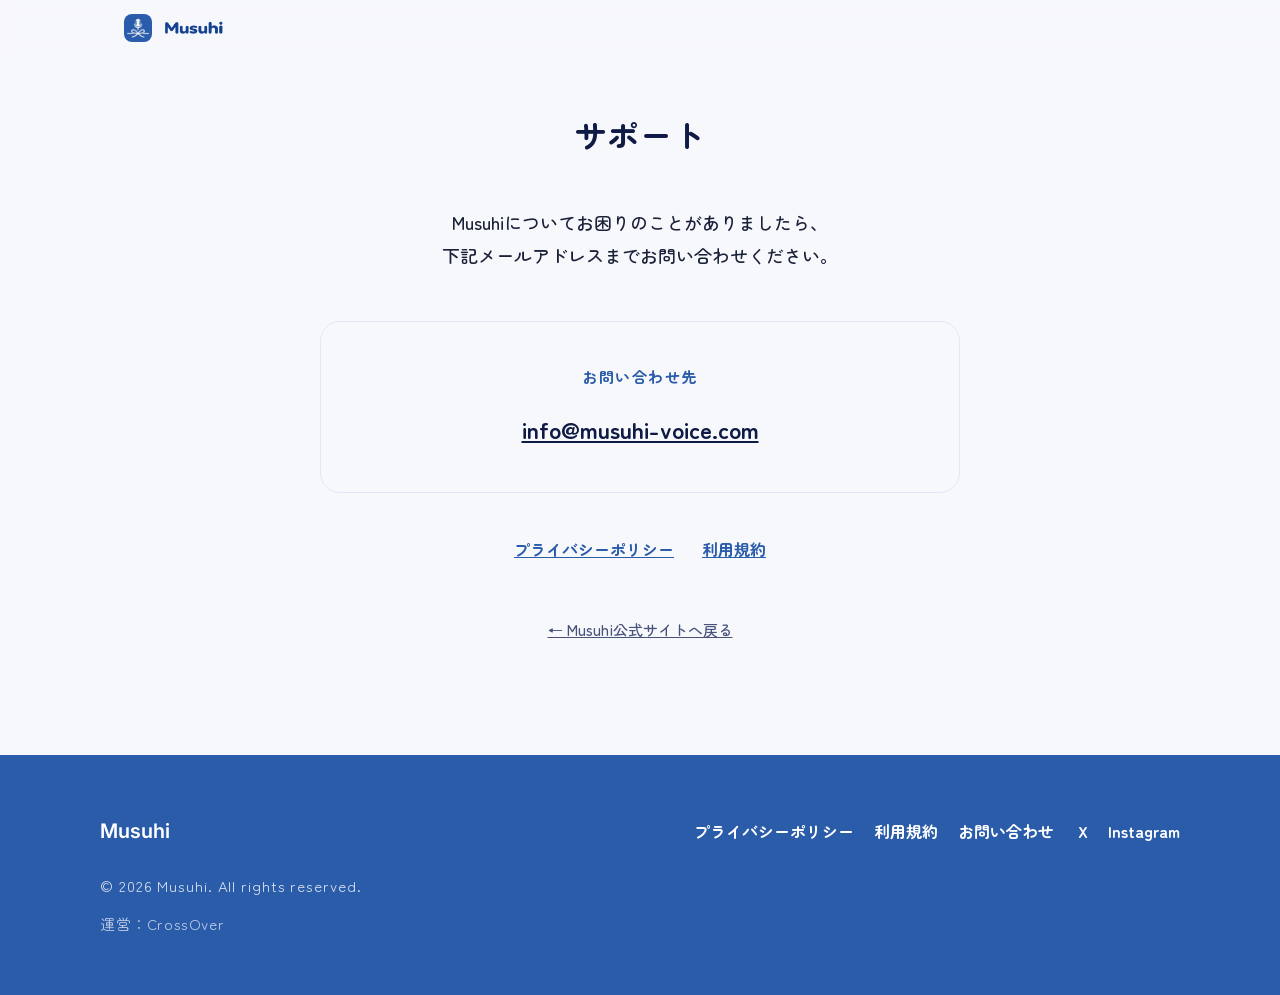
==== support.html @ dc5b3f46 "feat: build official Musuhi website" ====
<!DOCTYPE html>
<html lang="ja">
<head>
  <meta charset="UTF-8">
  <meta name="viewport" content="width=device-width, initial-scale=1.0">
  <title>サポート | Musuhi</title>
  <meta name="description" content="Musuhiのサポート窓口です。お困りのことがありましたら、メールにてお問い合わせください。">
  <link rel="canonical" href="https://musuhi-voice.github.io/Musuhi-web-site/support.html">
  <link rel="icon" type="image/svg+xml" href="assets/img/favicon.svg">

  <link rel="preconnect" href="https://fonts.googleapis.com">
  <link rel="preconnect" href="https://fonts.gstatic.com" crossorigin>
  <link href="https://fonts.googleapis.com/css2?family=Inter:wght@400;500;600&family=Zen+Kaku+Gothic+New:wght@400;500;700&family=Zen+Maru+Gothic:wght@500;700&display=swap" rel="stylesheet">
  <link rel="stylesheet" href="assets/css/style.css">
</head>
<body>

<header class="site-header" id="site-header">
  <div class="site-header__inner">
    <a class="site-header__logo" href="index.html">
      <img class="site-header__icon" src="assets/img/app-icon.webp" alt="" width="128" height="128">
      <img class="site-header__wordmark" src="assets/img/wordmark.webp" alt="Musuhi" width="480" height="160">
    </a>
  </div>
</header>

<main>
  <section class="section support-page">
    <div class="section__inner support-page__inner">
      <h1 class="section__title">サポート</h1>
      <p class="support-page__lead">Musuhiについてお困りのことが<br class="br-sp">ありましたら、<br>下記メールアドレスまで<br class="br-sp">お問い合わせください。</p>

      <div class="support-page__contact">
        <p class="support-page__contact-label">お問い合わせ先</p>
        <a class="support-page__contact-email" href="mailto:info@musuhi-voice.com">info@musuhi-voice.com</a>
      </div>

      <div class="support-page__legal">
        <a href="https://continuous-cattle-c49.notion.site/Musuhi-3d0a24bc388980d7ab1cd5ecba7b39ce">プライバシーポリシー</a>
        <a href="https://continuous-cattle-c49.notion.site/Musuhi-398a24bc3889808eb4f2f0b8d73727ff">利用規約</a>
      </div>

      <a class="support-page__back" href="index.html">← Musuhi公式サイトへ戻る</a>
    </div>
  </section>
</main>

<footer class="site-footer">
  <div class="site-footer__inner">
    <p class="site-footer__logo">Musuhi</p>
    <nav class="site-footer__nav" aria-label="フッターメニュー">
      <a href="https://continuous-cattle-c49.notion.site/Musuhi-3d0a24bc388980d7ab1cd5ecba7b39ce">プライバシーポリシー</a>
      <a href="https://continuous-cattle-c49.notion.site/Musuhi-398a24bc3889808eb4f2f0b8d73727ff">利用規約</a>
      <a href="mailto:info@musuhi-voice.com">お問い合わせ</a>
    </nav>
    <!-- note: コンテンツ未整備のため非表示（準備でき次第、追加する） -->
    <nav class="site-footer__social" aria-label="SNS">
      <a href="https://x.com/Musuhi_voicemsg">X</a>
      <a href="https://www.instagram.com/musuhi.voice/">Instagram</a>
    </nav>
    <p class="site-footer__copy" lang="en">© 2026 Musuhi. All rights reserved.</p>
    <p class="site-footer__org">運営：CrossOver</p>
  </div>
</footer>

</body>
</html>
---- assets/css/style.css ----
/* ==========================================================================
   Musuhi ランディングページ
   カラーとタイポグラフィのトークンは :root にまとめる。
   命名は BEM（block__element--modifier）。
   ========================================================================== */

:root {
  /* 色 — アプリの水引ブランドに由来 */
  --ruri: #2A5CAA;        /* 瑠璃 — 水引の青。主役（Nativeアプリと統一したブランドカラー） */
  --ruri-deep: #20457F;   /* 紺瑠璃 — hover・強調（--ruriを暗くした色に追従） */
  --yoru: #0f1b45;        /* 夜 — ストーリーセクションの背景 */
  --ink: #1a2138;         /* 墨 — 本文 */
  --mist: #5d6785;        /* 霞 — 補足テキスト */
  --mist-deep: #48527a;   /* 霞よりわずかに濃い — Heroタグライン用 */
  --kasumi: #e2e7f5;      /* 薄霞 — 罫線・淡い面 */
  --hakuji: #f7f8fc;      /* 白磁 — ページ背景 */
  --shiro: #ffffff;
  --kin: #c4a45f;         /* 金 — 水引の金。ごく少量の差し色 */

  /* 書体 */
  --font-heading: "Zen Kaku Gothic New", "Meiryo", "Hiragino Kaku Gothic ProN", sans-serif;
  --font-gothic: "Zen Kaku Gothic New", "Meiryo", "Hiragino Kaku Gothic ProN", sans-serif;
  --font-latin: "Inter", sans-serif;
  --font-hero: "Zen Maru Gothic", "Zen Kaku Gothic New", "Hiragino Kaku Gothic ProN", sans-serif; /* Heroのみで使用 */

  --max-width: 1080px;

  /* Typography階層（PCを基準。各セクションはこの階層に沿ってサイズ・ウェイト・色を揃える） */
  --fs-hero: clamp(30px, 3.2vw, 42px);       /* Heroメインタイトル */
  --fs-title: clamp(28px, 2.5vw, 36px);      /* 通常セクションタイトル */
  --fs-subtitle: clamp(20px, 1.8vw, 24px);   /* 小見出し / セクション内タイトル */
  --fs-app-copy: 20px;                        /* アプリ画面上の2行コピー */
  --fs-body: 18px;                            /* 通常本文 */
  --fs-card-body: 17px;                       /* カード本文 */
  --fs-eyebrow: 15px;                         /* eyebrow */
  --fs-secondary: 15px;                       /* 補助文・タグライン・Footer secondary */

  --fw-heading: 700;
  --fw-body: 500;

  --lh-hero: 1.45;
  --lh-title: 1.5;
  --lh-card-title: 1.5;
  --lh-body: 1.85;
  --lh-secondary: 1.7;

  /* Hero専用Typography（ファーストビューのため通常セクションの本文階層とは別体系） */
  --fs-hero-lead: 22px;      /* Hero本文（PC） */
  --fs-hero-tagline: 19px;   /* Heroタグライン x2（PC・同一サイズ） */
  --lh-hero-lead: 1.8;
}

* { margin: 0; padding: 0; box-sizing: border-box; }

html { scroll-behavior: smooth; }

html { overflow-x: clip; }

body {
  font-family: var(--font-gothic);
  font-size: 16px;
  line-height: 2;
  color: var(--ink);
  background: var(--hakuji);
  -webkit-font-smoothing: antialiased;
  overflow-x: hidden;
}

img, svg { max-width: 100%; height: auto; }

a { color: var(--ruri); }

:focus-visible {
  outline: 2px solid var(--ruri);
  outline-offset: 3px;
  border-radius: 2px;
}

.br-sp { display: none; }
.br-tab { display: none; } /* Hero本文専用: Tablet/Mobile幅（≤900px）でのみ有効化し、孤立行を防ぐ */

/* --------------------------------------------------------------------------
   ボタン
   -------------------------------------------------------------------------- */
.btn {
  display: inline-flex;
  flex-direction: column;
  align-items: center;
  justify-content: center;
  flex-shrink: 0;
  gap: 2px;
  padding: 16px 36px;
  border-radius: 999px;
  font-family: var(--font-hero);
  font-weight: 700;
  font-size: 16px;
  line-height: 1.5;
  white-space: nowrap;
  text-decoration: none;
  transition: transform 0.2s ease, box-shadow 0.2s ease, background-color 0.2s ease, color 0.2s ease;
}

.btn__note {
  font-size: 11px;
  font-weight: 500;
  letter-spacing: 0.08em;
  opacity: 0.8;
}

.btn--primary {
  background: var(--ruri);
  color: var(--shiro);
  box-shadow: 0 8px 24px rgba(42, 92, 170, 0.28);
}

.btn--primary:hover {
  background: var(--ruri-deep);
  transform: translateY(-2px);
  box-shadow: 0 12px 28px rgba(42, 92, 170, 0.34);
}

.btn--outline {
  border: 2px solid var(--ruri);
  color: var(--ruri);
  background: var(--shiro);
  padding: 12px 28px;
}

.btn--outline:hover { background: var(--ruri); color: var(--shiro); }

.btn--small { padding: 10px 22px; font-size: 14px; box-shadow: none; }

.btn--large { padding: 20px 52px; font-size: 18px; }

.btn--disabled {
  pointer-events: none;
  cursor: default;
  opacity: 0.85; /* 公開前CTA: CTAとして認識できる見た目のまま、通常CTAよりほんの少し控えめに */
  box-shadow: none;
}

/* --------------------------------------------------------------------------
   ヘッダー
   -------------------------------------------------------------------------- */
.site-header {
  position: fixed;
  inset: 0 0 auto 0;
  z-index: 100;
  background: rgba(247, 248, 252, 0.88);
  backdrop-filter: blur(10px);
  -webkit-backdrop-filter: blur(10px);
  transition: box-shadow 0.3s ease;
}

.site-header.is-scrolled { box-shadow: 0 1px 0 var(--kasumi), 0 6px 20px rgba(18, 42, 110, 0.06); }

.site-header__inner {
  max-width: var(--max-width);
  margin: 0 auto;
  padding: 14px 24px;
  display: flex;
  align-items: center;
  gap: 32px;
}

.site-header__logo {
  display: flex;
  align-items: center;
  gap: 9px;
  text-decoration: none;
}

.site-header__icon {
  display: block;
  width: 28px;
  height: 28px;
  border-radius: 8px;
  flex-shrink: 0;
}

.site-header__wordmark {
  display: block;
  height: 22px;
  width: auto;
}

.site-header__nav {
  display: flex;
  gap: 24px;
  margin-left: auto;
}

.site-header__nav a {
  font-family: var(--font-hero);
  font-size: 15px;
  font-weight: 600;
  color: var(--ink);
  text-decoration: none;
  white-space: nowrap;
}

.site-header__nav a:hover { color: var(--ruri); }

.site-header .btn--small { font-size: 15px; }

/* --------------------------------------------------------------------------
   ヒーロー — 横書きのメインコピーと、波形が結びになるコード
   -------------------------------------------------------------------------- */
.hero {
  padding: 150px 24px 0;
  background:
    radial-gradient(ellipse 900px 500px at 85% -10%, rgba(42, 92, 170, 0.07), transparent),
    var(--hakuji);
}

.hero__inner {
  max-width: 960px;
  margin: 0 auto;
  text-align: center;
}

.hero__title {
  font-family: var(--font-hero);
  font-weight: var(--fw-heading);
  font-size: var(--fs-hero);
  line-height: var(--lh-hero);
  letter-spacing: 0.02em;
  color: var(--yoru);
  max-width: 820px;
  margin: 0 auto 32px;
}

.hero__title-accent { color: var(--ruri); white-space: nowrap; }

.hero__lead {
  font-family: var(--font-hero);
  font-weight: var(--fw-body);
  font-size: var(--fs-hero-lead);
  line-height: var(--lh-hero-lead);
  color: var(--ink);
  max-width: 960px;
  margin: 0 auto 32px;
}

.hero__jingle {
  font-family: var(--font-hero);
  font-size: var(--fs-hero-tagline);
  font-weight: 600;
  letter-spacing: 0.02em;
  color: var(--ruri);
  margin: 0 0 12px;
}

.hero__tagline {
  font-family: var(--font-hero);
  font-size: var(--fs-hero-tagline);
  font-weight: 600;
  letter-spacing: 0.16em;
  color: var(--ruri);
  text-transform: uppercase;
}

.hero__cord { padding: 52px 0 24px; text-align: center; }

.hero__cord svg { display: block; width: 100%; height: auto; }

.cord__strand {
  stroke: var(--ruri);
  stroke-width: 2.4;
  stroke-linecap: round;
}

.cord__strand--mid { stroke: var(--kin); }

/* --------------------------------------------------------------------------
   セクション共通
   -------------------------------------------------------------------------- */
.section { padding: 110px 24px; }

.section__inner { max-width: var(--max-width); margin: 0 auto; }

.section__eyebrow {
  font-family: var(--font-hero);
  font-size: var(--fs-eyebrow);
  font-weight: var(--fw-heading);
  letter-spacing: 0.22em;
  color: var(--ruri);
  margin-bottom: 18px;
}

.section__eyebrow::before {
  content: "";
  display: inline-block;
  width: 34px;
  height: 5px;
  margin-right: 14px;
  vertical-align: middle;
  background: repeating-linear-gradient(
    to bottom,
    currentColor 0, currentColor 1px,
    transparent 1px, transparent 2px
  ); /* 水引5本を思わせる細い横線 */
}

.section__title {
  font-family: var(--font-hero);
  font-weight: var(--fw-heading);
  font-size: var(--fs-title);
  line-height: var(--lh-title);
  letter-spacing: 0.02em;
  color: var(--yoru);
  text-align: center;
  margin-bottom: 48px;
}

/* --------------------------------------------------------------------------
   Why Musuhi
   Hero でFIXしたフォント方針（Zen Maru Gothic・#2A5CAA）に合わせる。
   他セクションが使う .section__title 等の共有クラスは上書きせず、
   .why 配下にのみスコープして影響範囲を限定する。
   -------------------------------------------------------------------------- */
.why { padding-top: 40px; } /* 水引との間隔をさらに詰める */

.why .section__title { margin-bottom: 20px; }

.why__statement {
  font-family: var(--font-hero);
  font-weight: var(--fw-heading);
  font-size: var(--fs-subtitle);
  line-height: var(--lh-title);
  color: var(--yoru);
  text-align: center;
  margin: 0 auto 48px;
}

.problem__grid {
  display: grid;
  grid-template-columns: 1fr 1fr;
  gap: 28px;
  margin-bottom: 48px;
}

.problem__col {
  background: var(--shiro);
  border: 1px solid var(--kasumi);
  border-top: 3px solid var(--ruri);
  border-radius: 16px;
  padding: 36px;
}

.problem__col--missing {
  background: rgba(42, 92, 170, 0.03);
  border: 1px dashed rgba(42, 92, 170, 0.4);
}

.problem__label {
  display: flex;
  align-items: center;
  gap: 8px;
  font-family: var(--font-hero);
  font-size: 13px;
  font-weight: 700;
  letter-spacing: 0.14em;
  color: var(--mist-deep);
  margin-bottom: 14px;
}

.problem__label::before {
  content: "";
  flex-shrink: 0;
  width: 8px;
  height: 8px;
  border-radius: 50%;
  background: var(--ruri); /* 残るもの: 塗りつぶしの点＝確かにある */
}

.problem__col--missing .problem__label { color: var(--ruri); }

.problem__col--missing .problem__label::before {
  background: transparent;
  border: 1.5px solid var(--ruri); /* 残りにくいもの: 輪郭だけの点＝儚さ */
}

.problem__text {
  font-family: var(--font-hero);
  font-weight: var(--fw-body);
  font-size: var(--fs-card-body);
  line-height: 1.8;
  color: var(--ink);
}

.problem__text strong { color: var(--ruri); font-weight: 700; }

.why__voice {
  font-family: var(--font-hero);
  font-weight: var(--fw-body);
  font-size: var(--fs-body);
  line-height: var(--lh-body);
  color: var(--ink);
  text-align: center;
  max-width: 800px;
  margin: 56px auto 40px;
}

.problem__closing {
  font-family: var(--font-hero);
  font-weight: 700;
  font-size: clamp(16px, 1.6vw, 20px);
  line-height: 1.8;
  letter-spacing: 0.02em;
  color: var(--yoru);
  text-align: center;
  max-width: 960px;
  margin: 0 auto;
}

.why__accent { color: var(--ruri); white-space: nowrap; }

/* --------------------------------------------------------------------------
   Musuhiの原点 — 白磁の余白の中で、静かにカセットを聞き返す時間
   -------------------------------------------------------------------------- */
.story {
  background: var(--hakuji);
  color: var(--ink);
  padding: 130px 24px;
}

.story__title { margin-bottom: 56px; }

.story__body {
  display: grid;
  grid-template-columns: 400px 1fr;
  gap: 56px;
  align-items: start;
}

.story__cassette-frame { position: relative; }

.story__cassette-frame img {
  display: block;
  width: 100%;
  height: auto;
}

.story__cassette-label {
  position: absolute;
  left: 13%;
  right: 14%;
  top: 17.5%;
  text-align: center;
  font-family: var(--font-hero);
  font-weight: 500;
  letter-spacing: 0.1em;
  color: #3a2f22; /* ラベルに書かれたインクを思わせる暖色の濃色 */
  font-size: 16px;
}

.story__text {
  font-family: var(--font-hero);
}

.story__text p {
  font-weight: var(--fw-body);
  font-size: var(--fs-body);
  line-height: var(--lh-body);
  color: var(--ink);
  margin-bottom: 24px;
}

.story__quote {
  font-family: var(--font-hero);
  font-weight: 700;
  font-size: clamp(18px, 2.2vw, 24px);
  line-height: 1.9;
  letter-spacing: 0.02em;
  color: var(--yoru);
  border-left: 3px solid var(--kin);
  padding: 8px 0 8px 28px;
  margin: 36px 0;
}

.story__quote p { margin-bottom: 12px; }
.story__quote p:last-child { margin-bottom: 0; }

.story__origin {
  font-family: var(--font-hero);
  font-weight: 700;
  font-size: 20px;
  letter-spacing: 0.06em;
  color: var(--ruri);
}

.story__signature {
  text-align: right;
  font-family: var(--font-hero);
  font-weight: 500;
  font-size: 14px;
  letter-spacing: 0.2em;
  color: var(--mist-deep);
  margin-top: 40px;
}

/* --------------------------------------------------------------------------
   Musuhiでできること
   -------------------------------------------------------------------------- */
.features { background: var(--shiro); }

.features__intro {
  font-family: var(--font-hero);
  font-weight: var(--fw-body);
  font-size: var(--fs-body);
  line-height: var(--lh-body);
  max-width: 960px;
  margin: 0 auto 48px;
  text-align: center;
  color: var(--ink);
}

.features__grid {
  display: grid;
  grid-template-columns: repeat(3, 1fr);
  gap: 28px;
  margin-bottom: 64px;
  align-items: stretch;
}

.feature-card {
  display: flex;
  flex-direction: column;
  background: var(--hakuji);
  border-radius: 20px;
  padding: 40px 32px;
}

.feature-card__icon {
  width: 76px;
  height: 76px;
  border-radius: 50%;
  background: var(--ruri);
  display: grid;
  place-items: center;
  margin-bottom: 24px;
}

.feature-card__icon svg {
  width: 40px;
  height: 40px;
  stroke: var(--shiro);
  stroke-width: 2.8;
  stroke-linecap: round;
  stroke-linejoin: round;
}

.feature-card__icon .icon-spark { fill: var(--kin); stroke: none; }

.feature-card__num {
  font-family: var(--font-latin);
  font-size: 13px;
  font-weight: 600;
  letter-spacing: 0.12em;
  color: var(--kin);
  margin-bottom: 8px;
}

.feature-card__title {
  font-family: var(--font-hero);
  font-size: var(--fs-subtitle);
  font-weight: var(--fw-heading);
  line-height: var(--lh-card-title);
  letter-spacing: 0.06em;
  color: var(--yoru);
  margin-bottom: 8px;
}

.feature-card__name {
  font-family: var(--font-hero);
  font-size: 14px;
  font-weight: 700;
  letter-spacing: 0.02em;
  color: var(--ruri);
  margin-bottom: 14px;
}

.feature-card__text {
  font-family: var(--font-hero);
  font-weight: var(--fw-body);
  font-size: var(--fs-card-body);
  line-height: 1.8;
  color: var(--ink);
}

.features__closing-brand { color: var(--ruri); }

.features__closing {
  font-family: var(--font-hero);
  font-weight: 700;
  font-size: clamp(18px, 2.4vw, 24px);
  line-height: 2.2;
  letter-spacing: 0.04em;
  color: var(--yoru);
  text-align: center;
}

/* --------------------------------------------------------------------------
   Musuhiのアプリ体験 — 端末フレーム付きで実際の画面を見せる
   -------------------------------------------------------------------------- */
.app-experience { background: var(--hakuji); }

.app-experience__eyebrow {
  font-family: var(--font-hero);
  font-size: var(--fs-title);
  font-weight: var(--fw-heading);
  letter-spacing: 0.04em;
  color: var(--yoru);
  text-align: center;
  margin-bottom: 56px;
}

.app-experience__eyebrow::before { vertical-align: middle; }

.app-experience__grid {
  display: flex;
  flex-wrap: wrap;
  justify-content: center;
  align-items: flex-start;
  gap: 40px 28px;
}

.app-experience__item {
  display: flex;
  flex-direction: column;
  align-items: center;
  flex: 0 0 300px; /* メイン・補足とも同じ幅で統一し、サイズ感を揃える */
  max-width: 300px;
}

.app-experience__icon {
  flex-shrink: 0;
  display: grid;
  place-items: center;
  width: 52px;
  height: 52px;
  border-radius: 50%;
  background: var(--ruri);
  margin-bottom: 16px;
}

.app-experience__icon svg {
  width: 26px;
  height: 26px;
}

.app-experience__icon--mark {
  background: none;
  width: 56px;
  height: auto;
}

.app-experience__icon--leaf { padding: 13px; box-sizing: border-box; }

.app-experience__copy {
  font-family: var(--font-hero);
  font-weight: var(--fw-heading);
  font-size: var(--fs-app-copy);
  line-height: 1.5;
  color: var(--yoru);
  text-align: center;
  margin-bottom: 20px;
}

.app-experience__phone {
  width: 100%;
  background: var(--yoru);
  border-radius: 26px;
  padding: 8px;
  box-shadow: 0 12px 28px rgba(15, 27, 69, 0.12);
}

.app-experience__screen {
  aspect-ratio: 17 / 30; /* 7枚共通の外枠比率。中身はcontainで収め、無理なcropを避ける */
  border-radius: 18px;
  overflow: hidden;
  background: var(--shiro);
  display: flex;
  align-items: center;
  justify-content: center;
}

.app-experience__screen img {
  display: block;
  width: 100%;
  height: 100%;
  object-fit: contain;
}

.app-experience__more {
  max-width: 640px;
  margin: 96px auto 48px;
  text-align: center;
}

.app-experience__more-eyebrow {
  font-family: var(--font-hero);
  font-size: var(--fs-subtitle);
  font-weight: var(--fw-heading);
  letter-spacing: 0.04em;
  color: var(--ruri);
  margin-bottom: 14px;
}

.app-experience__more-lead {
  font-family: var(--font-hero);
  font-weight: var(--fw-body);
  font-size: var(--fs-body);
  line-height: var(--lh-body);
  color: var(--ink);
}

/* --------------------------------------------------------------------------
   最終CTA — 結びが完成する場所
   -------------------------------------------------------------------------- */
.cta-final {
  padding: 130px 24px 120px;
  text-align: center;
  background:
    radial-gradient(ellipse 800px 400px at 50% 120%, rgba(42, 92, 170, 0.08), transparent),
    var(--hakuji);
}

.cta-final__bow { margin-bottom: 32px; }

.cta-final__bow svg { width: 220px; height: auto; }

.bow__strand {
  stroke: var(--ruri);
  stroke-width: 3;
  stroke-linecap: round;
}

.bow__knot { fill: var(--kin); }

.cta-final__title {
  font-family: var(--font-hero);
  font-weight: var(--fw-heading);
  color: var(--yoru);
  font-size: var(--fs-title);
  line-height: var(--lh-title);
  letter-spacing: 0.02em;
  margin-bottom: 28px;
}

.cta-final__list {
  font-family: var(--font-hero);
  font-weight: var(--fw-body);
  font-size: var(--fs-secondary);
  letter-spacing: 0.1em;
  color: var(--mist-deep);
  margin-bottom: 28px;
}

.cta-final__lead {
  font-family: var(--font-hero);
  font-weight: var(--fw-body);
  font-size: var(--fs-body);
  line-height: var(--lh-body);
  color: var(--ink);
  max-width: 620px;
  margin: 0 auto 44px;
}

.cta-final__action { margin-bottom: 56px; }

.cta-final__brand {
  display: flex;
  flex-direction: column;
  align-items: center;
  gap: 16px;
  max-width: 480px;
  margin: 0 auto;
  padding-top: 40px;
  border-top: 1px solid var(--kasumi);
}

.cta-final__tagline {
  font-family: var(--font-hero);
  font-size: var(--fs-secondary);
  font-weight: var(--fw-body);
  letter-spacing: 0.16em;
  color: var(--mist-deep);
  text-transform: uppercase;
}

.cta-final__brandmark {
  display: flex;
  align-items: center;
  gap: 10px;
}

.cta-final__brandmark-icon {
  display: block;
  width: 32px;
  height: 32px;
  border-radius: 9px;
}

.cta-final__brandmark-word {
  display: block;
  height: 26px;
  width: auto;
}

.cta-final__brand-line {
  font-family: var(--font-hero);
  font-weight: var(--fw-body);
  font-size: var(--fs-secondary);
  color: var(--mist-deep);
  text-align: center;
}

/* --------------------------------------------------------------------------
   フッター
   -------------------------------------------------------------------------- */
.site-footer {
  background: var(--ruri);
  color: rgba(255, 255, 255, 0.82);
  font-family: var(--font-hero);
  padding: 56px 24px;
}

.site-footer__inner {
  max-width: var(--max-width);
  margin: 0 auto;
  display: flex;
  align-items: center;
  flex-wrap: wrap;
  gap: 20px 24px;
}

.site-footer__logo {
  font-family: var(--font-latin);
  font-weight: 600;
  font-size: 20px;
  color: var(--shiro);
}

.site-footer__nav,
.site-footer__social {
  display: flex;
  flex-wrap: wrap;
  gap: 20px;
}

.site-footer__nav { margin-left: auto; }

.site-footer__nav a,
.site-footer__social a {
  color: var(--shiro);
  font-size: 16px;
  font-weight: 600;
  text-decoration: none;
}

.site-footer__nav a:hover,
.site-footer__social a:hover { color: var(--kin); }

.site-footer__copy {
  width: 100%;
  font-size: var(--fs-secondary);
  letter-spacing: 0.06em;
  color: rgba(255, 255, 255, 0.82);
}

.site-footer__org {
  width: 100%;
  font-size: var(--fs-secondary);
  letter-spacing: 0.04em;
  color: rgba(255, 255, 255, 0.7);
  margin-top: -12px;
}

/* --------------------------------------------------------------------------
   サポートページ（support.html）— FAQ・フォームなしのミニマム構成
   -------------------------------------------------------------------------- */
.support-page__inner {
  max-width: 640px;
  text-align: center;
}

.support-page__lead {
  font-family: var(--font-hero);
  font-weight: var(--fw-body);
  font-size: var(--fs-body);
  line-height: var(--lh-body);
  color: var(--ink);
  margin-bottom: 48px;
}

.support-page__contact {
  background: var(--hakuji);
  border: 1px solid var(--kasumi);
  border-radius: 20px;
  padding: 40px 32px;
  margin-bottom: 40px;
}

.support-page__contact-label {
  font-family: var(--font-hero);
  font-size: var(--fs-eyebrow);
  font-weight: var(--fw-heading);
  color: var(--ruri);
  letter-spacing: 0.1em;
  margin-bottom: 14px;
}

.support-page__contact-email {
  font-family: var(--font-hero);
  font-size: var(--fs-subtitle);
  font-weight: var(--fw-heading);
  color: var(--yoru);
  word-break: break-all;
}

.support-page__legal {
  display: flex;
  justify-content: center;
  gap: 28px;
  flex-wrap: wrap;
  margin-bottom: 48px;
}

.support-page__legal a {
  font-family: var(--font-hero);
  font-size: 16px;
  font-weight: 600;
  color: var(--ruri);
}

.support-page__back {
  font-family: var(--font-hero);
  font-size: var(--fs-secondary);
  font-weight: var(--fw-body);
  color: var(--mist-deep);
}

/* --------------------------------------------------------------------------
   モーション
   -------------------------------------------------------------------------- */
.reveal {
  opacity: 0;
  transform: translateY(24px);
  transition: opacity 0.8s ease, transform 0.8s ease;
}

.reveal.is-visible { opacity: 1; transform: none; }

.draw-path.is-drawn { transition: stroke-dashoffset 2.6s ease-in-out; }

@media (prefers-reduced-motion: reduce) {
  html { scroll-behavior: auto; }
  .reveal { opacity: 1; transform: none; transition: none; }
  .btn, .site-header { transition: none; }
}

/* --------------------------------------------------------------------------
   レスポンシブ
   -------------------------------------------------------------------------- */
@media (max-width: 900px) {
  .features__intro { max-width: 600px; }

  .hero__title { font-size: clamp(24px, 3.6vw, 29px); max-width: 620px; }

  .hero__lead { font-size: 20px; max-width: 100%; }

  .br-tab { display: inline; }

  /* 公開前CTA「App Storeでまもなく公開」が通常より長いため、Tablet幅でHeaderが収まるよう調整 */
  .site-header__inner { gap: 16px; }

  .site-header__nav { gap: 14px; }

  .site-header__nav a { font-size: 14px; }

  .site-header .btn--small { font-size: 13px; padding: 10px 16px; }

  .problem__grid,
  .features__grid { grid-template-columns: 1fr; }

  .story__body { grid-template-columns: 1fr; gap: 40px; }

  .story__cassette { max-width: 360px; margin: 0 auto; }
}

@media (max-width: 720px) {
  .br-sp { display: inline; }

  .site-header__nav { display: none; }

  .site-header__inner { justify-content: space-between; }

  .hero { padding-top: 110px; }

  .hero__title { font-size: clamp(26px, 7vw, 30px); line-height: 1.5; max-width: 100%; }

  .hero__lead { font-size: 18px; max-width: 100%; }

  .hero__jingle, .hero__tagline { font-size: 16px; }

  .section { padding: 80px 20px; }

  .section__title { font-size: clamp(24px, 6.5vw, 28px); }

  .section__eyebrow { font-size: 14px; }

  .story { padding: 90px 20px; }

  .problem__col { padding: 28px 24px; }

  .app-experience__item { flex-basis: 100%; max-width: 320px; } /* Mobile: メイン・補足とも1列。狭い画面でも横幅がはみ出ないよう上限を調整 */

  .app-experience__eyebrow { font-size: clamp(24px, 6.5vw, 28px); }

  .app-experience__copy { font-size: 18px; }

  .app-experience__more-eyebrow { font-size: clamp(20px, 5.5vw, 22px); }

  .app-experience__more { margin: 64px auto 32px; }

  .cta-final { padding: 100px 20px 90px; }

  .cta-final__list { line-height: 2.4; }
}
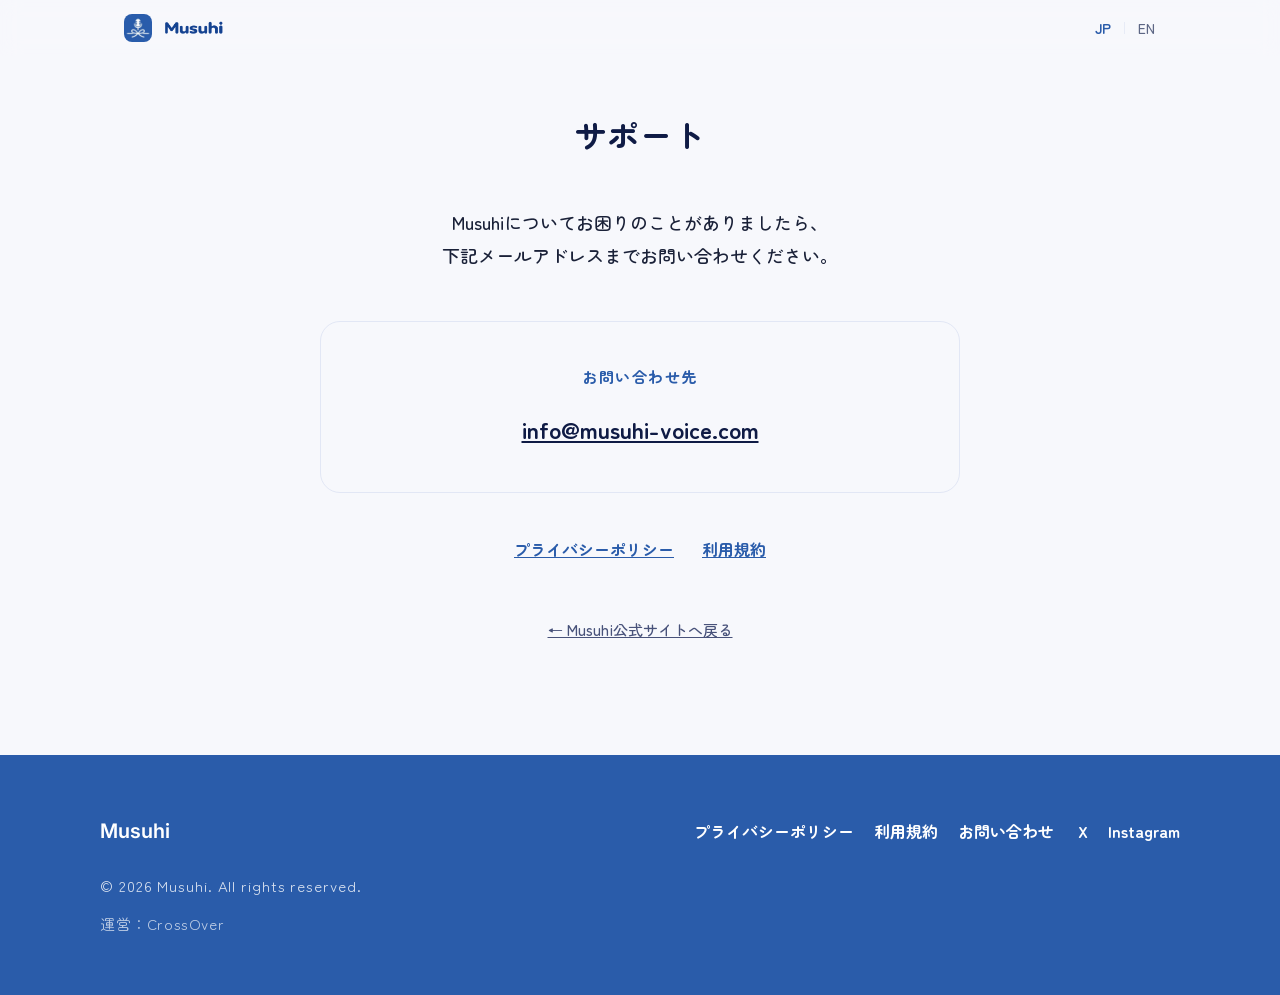
==== commit 008b9ba7: "feat: add English localization to official site" ====
--- a/support.html
+++ b/support.html
@@ -3,8 +3,8 @@
 <head>
   <meta charset="UTF-8">
   <meta name="viewport" content="width=device-width, initial-scale=1.0">
-  <title>サポート | Musuhi</title>
-  <meta name="description" content="Musuhiのサポート窓口です。お困りのことがありましたら、メールにてお問い合わせください。">
+  <title data-i18n="support.metaTitle">サポート | Musuhi</title>
+  <meta name="description" content="Musuhiのサポート窓口です。お困りのことがありましたら、メールにてお問い合わせください。" data-i18n-attr="content:support.metaDescription">
   <link rel="canonical" href="https://musuhi-voice.github.io/Musuhi-web-site/support.html">
   <link rel="icon" type="image/svg+xml" href="assets/img/favicon.svg">
 
@@ -16,31 +16,36 @@
 <body>
 
 <header class="site-header" id="site-header">
-  <div class="site-header__inner">
+  <div class="site-header__inner site-header__inner--right">
     <a class="site-header__logo" href="index.html">
       <img class="site-header__icon" src="assets/img/app-icon.webp" alt="" width="128" height="128">
       <img class="site-header__wordmark" src="assets/img/wordmark.webp" alt="Musuhi" width="480" height="160">
     </a>
+    <div class="lang-toggle" role="group" aria-label="Language switch / 言語切替">
+      <button type="button" class="lang-toggle__btn" data-lang="ja" aria-label="日本語に切り替える">JP</button>
+      <span class="lang-toggle__sep" aria-hidden="true">｜</span>
+      <button type="button" class="lang-toggle__btn" data-lang="en" aria-label="Switch language to English">EN</button>
+    </div>
   </div>
 </header>
 
 <main>
   <section class="section support-page">
     <div class="section__inner support-page__inner">
-      <h1 class="section__title">サポート</h1>
-      <p class="support-page__lead">Musuhiについてお困りのことが<br class="br-sp">ありましたら、<br>下記メールアドレスまで<br class="br-sp">お問い合わせください。</p>
+      <h1 class="section__title" data-i18n="support.title">サポート</h1>
+      <p class="support-page__lead" data-i18n-html="support.lead">Musuhiについてお困りのことが<br class="br-sp">ありましたら、<br>下記メールアドレスまで<br class="br-sp">お問い合わせください。</p>
 
       <div class="support-page__contact">
-        <p class="support-page__contact-label">お問い合わせ先</p>
+        <p class="support-page__contact-label" data-i18n="support.contactLabel">お問い合わせ先</p>
         <a class="support-page__contact-email" href="mailto:info@musuhi-voice.com">info@musuhi-voice.com</a>
       </div>
 
       <div class="support-page__legal">
-        <a href="https://continuous-cattle-c49.notion.site/Musuhi-3d0a24bc388980d7ab1cd5ecba7b39ce">プライバシーポリシー</a>
-        <a href="https://continuous-cattle-c49.notion.site/Musuhi-398a24bc3889808eb4f2f0b8d73727ff">利用規約</a>
+        <a href="https://continuous-cattle-c49.notion.site/Musuhi-3d0a24bc388980d7ab1cd5ecba7b39ce" data-i18n="support.legalPrivacy">プライバシーポリシー</a>
+        <a href="https://continuous-cattle-c49.notion.site/Musuhi-398a24bc3889808eb4f2f0b8d73727ff" data-i18n="support.legalTerms">利用規約</a>
       </div>
 
-      <a class="support-page__back" href="index.html">← Musuhi公式サイトへ戻る</a>
+      <a class="support-page__back" href="index.html" data-i18n="support.back">← Musuhi公式サイトへ戻る</a>
     </div>
   </section>
 </main>
@@ -49,9 +54,9 @@
   <div class="site-footer__inner">
     <p class="site-footer__logo">Musuhi</p>
     <nav class="site-footer__nav" aria-label="フッターメニュー">
-      <a href="https://continuous-cattle-c49.notion.site/Musuhi-3d0a24bc388980d7ab1cd5ecba7b39ce">プライバシーポリシー</a>
-      <a href="https://continuous-cattle-c49.notion.site/Musuhi-398a24bc3889808eb4f2f0b8d73727ff">利用規約</a>
-      <a href="mailto:info@musuhi-voice.com">お問い合わせ</a>
+      <a href="https://continuous-cattle-c49.notion.site/Musuhi-3d0a24bc388980d7ab1cd5ecba7b39ce" data-i18n="footer.privacy">プライバシーポリシー</a>
+      <a href="https://continuous-cattle-c49.notion.site/Musuhi-398a24bc3889808eb4f2f0b8d73727ff" data-i18n="footer.terms">利用規約</a>
+      <a href="mailto:info@musuhi-voice.com" data-i18n="footer.contact">お問い合わせ</a>
     </nav>
     <!-- note: コンテンツ未整備のため非表示（準備でき次第、追加する） -->
     <nav class="site-footer__social" aria-label="SNS">
@@ -59,9 +64,10 @@
       <a href="https://www.instagram.com/musuhi.voice/">Instagram</a>
     </nav>
     <p class="site-footer__copy" lang="en">© 2026 Musuhi. All rights reserved.</p>
-    <p class="site-footer__org">運営：CrossOver</p>
+    <p class="site-footer__org" data-i18n="footer.org">運営：CrossOver</p>
   </div>
 </footer>
 
+<script src="assets/js/main.js" defer></script>
 </body>
 </html>
--- a/assets/css/style.css
+++ b/assets/css/style.css
@@ -168,6 +168,7 @@
   align-items: center;
   gap: 9px;
   text-decoration: none;
+  flex-shrink: 0;
 }
 
 .site-header__icon {
@@ -202,6 +203,44 @@
 .site-header__nav a:hover { color: var(--ruri); }
 
 .site-header .btn--small { font-size: 15px; }
+
+/* 言語切替（JP｜EN）。ナビと同じ余白リズムに合わせつつ、CTAより一段控えめな重み */
+.lang-toggle {
+  display: flex;
+  align-items: center;
+  gap: 6px;
+  flex-shrink: 0;
+}
+
+/* Header nav（margin-left:auto）が無い画面（例: support.html）でも右寄せされるように */
+.site-header__inner--right .lang-toggle { margin-left: auto; }
+
+.lang-toggle__btn {
+  background: none;
+  border: none;
+  padding: 4px 1px;
+  font-family: var(--font-hero);
+  font-size: 14px;
+  font-weight: 500;
+  color: var(--mist);
+  cursor: pointer;
+  line-height: 1;
+  transition: color 0.2s ease;
+}
+
+.lang-toggle__btn:hover { color: var(--ink); }
+
+.lang-toggle__btn[aria-current="true"] {
+  color: var(--ruri);
+  font-weight: 700;
+}
+
+.lang-toggle__btn[aria-current="true"]:hover { color: var(--ruri); }
+
+.lang-toggle__sep {
+  color: var(--kasumi);
+  font-size: 13px;
+}
 
 /* --------------------------------------------------------------------------
    ヒーロー — 横書きのメインコピーと、波形が結びになるコード
@@ -974,13 +1013,27 @@
   .br-tab { display: inline; }
 
   /* 公開前CTA「App Storeでまもなく公開」が通常より長いため、Tablet幅でHeaderが収まるよう調整 */
-  .site-header__inner { gap: 16px; }
-
-  .site-header__nav { gap: 14px; }
-
-  .site-header__nav a { font-size: 14px; }
+  .site-header__inner { gap: 10px; }
+
+  .site-header__nav { gap: 10px; }
+
+  .site-header__nav a { font-size: 13px; }
 
   .site-header .btn--small { font-size: 13px; padding: 10px 16px; }
+
+  /* 言語切替トグル自体もTablet幅では少し詰める（JP/EN共通） */
+  .lang-toggle { gap: 4px; }
+
+  .lang-toggle__btn { font-size: 12px; }
+
+  /* 英語表示時のみ: Nav文言が日本語より横幅を取るため、Tablet幅でHeaderが収まるよう追加で詰める */
+  html[lang="en"] .site-header__inner { gap: 10px; }
+
+  html[lang="en"] .site-header__nav { gap: 10px; }
+
+  html[lang="en"] .site-header__nav a { font-size: 12px; }
+
+  html[lang="en"] .site-header .btn--small { font-size: 12px; padding: 8px 12px; }
 
   .problem__grid,
   .features__grid { grid-template-columns: 1fr; }
@@ -995,7 +1048,10 @@
 
   .site-header__nav { display: none; }
 
-  .site-header__inner { justify-content: space-between; }
+  /* nav非表示時はlogoを左、言語切替+CTAをまとめて右に寄せる */
+  .site-header__inner { justify-content: flex-start; }
+
+  .lang-toggle { margin-left: auto; }
 
   .hero { padding-top: 110px; }
 
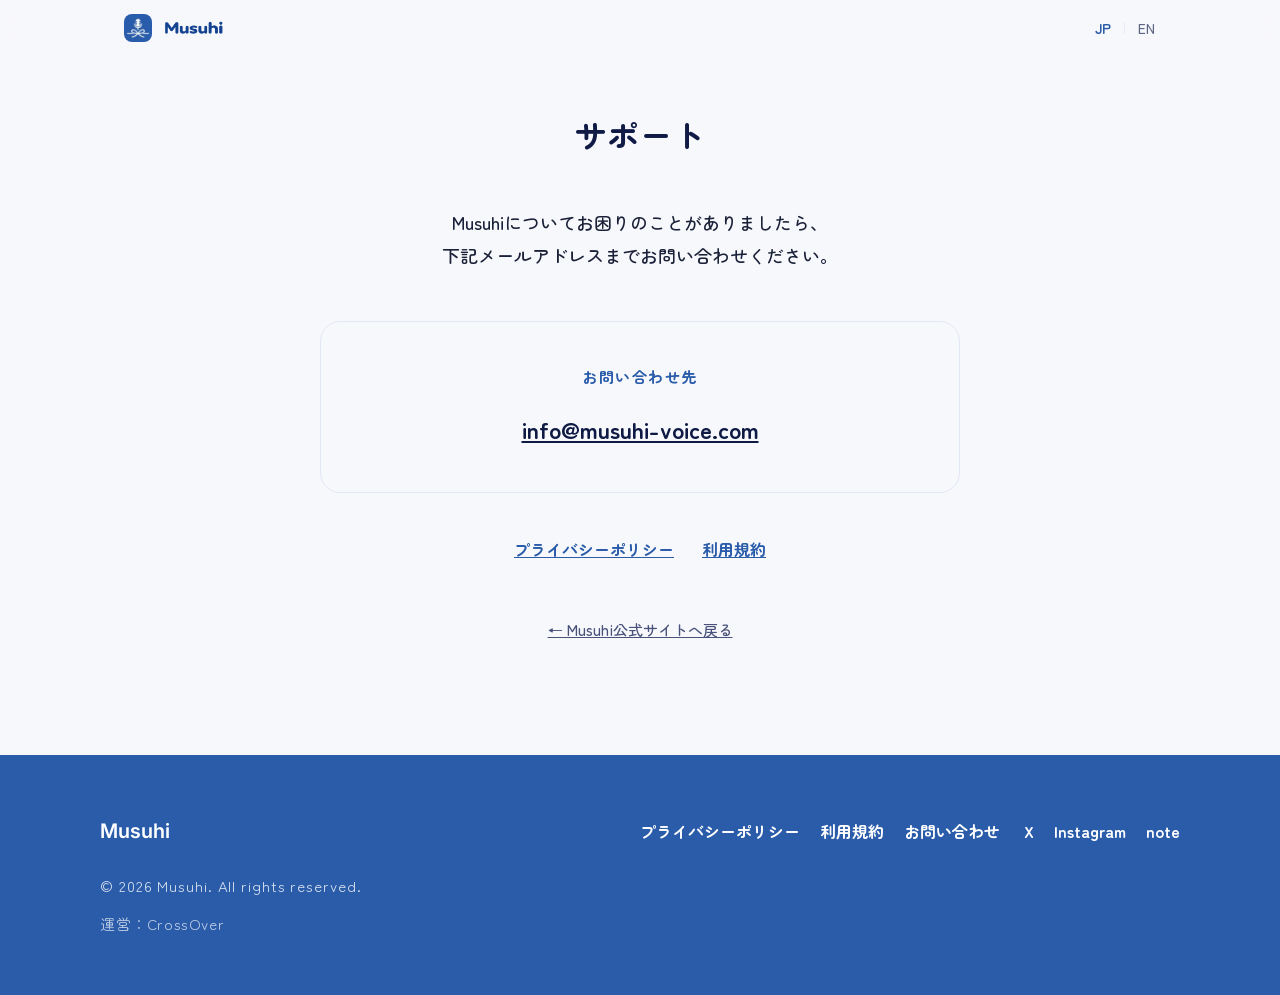
==== commit 38061777: "fix: enable App Store links and restore note" ====
--- a/support.html
+++ b/support.html
@@ -58,10 +58,10 @@
       <a href="https://continuous-cattle-c49.notion.site/Musuhi-398a24bc3889808eb4f2f0b8d73727ff" data-i18n="footer.terms">利用規約</a>
       <a href="mailto:info@musuhi-voice.com" data-i18n="footer.contact">お問い合わせ</a>
     </nav>
-    <!-- note: コンテンツ未整備のため非表示（準備でき次第、追加する） -->
     <nav class="site-footer__social" aria-label="SNS">
       <a href="https://x.com/Musuhi_voicemsg">X</a>
       <a href="https://www.instagram.com/musuhi.voice/">Instagram</a>
+      <a href="https://note.com/voicemessagegift">note</a>
     </nav>
     <p class="site-footer__copy" lang="en">© 2026 Musuhi. All rights reserved.</p>
     <p class="site-footer__org" data-i18n="footer.org">運営：CrossOver</p>
--- a/assets/css/style.css
+++ b/assets/css/style.css
@@ -132,13 +132,6 @@
 
 .btn--large { padding: 20px 52px; font-size: 18px; }
 
-.btn--disabled {
-  pointer-events: none;
-  cursor: default;
-  opacity: 0.85; /* 公開前CTA: CTAとして認識できる見た目のまま、通常CTAよりほんの少し控えめに */
-  box-shadow: none;
-}
-
 /* --------------------------------------------------------------------------
    ヘッダー
    -------------------------------------------------------------------------- */
@@ -1012,7 +1005,7 @@
 
   .br-tab { display: inline; }
 
-  /* 公開前CTA「App Storeでまもなく公開」が通常より長いため、Tablet幅でHeaderが収まるよう調整 */
+  /* Nav文言＋言語切替＋CTAの合計幅がTablet幅を超えないよう調整 */
   .site-header__inner { gap: 10px; }
 
   .site-header__nav { gap: 10px; }
